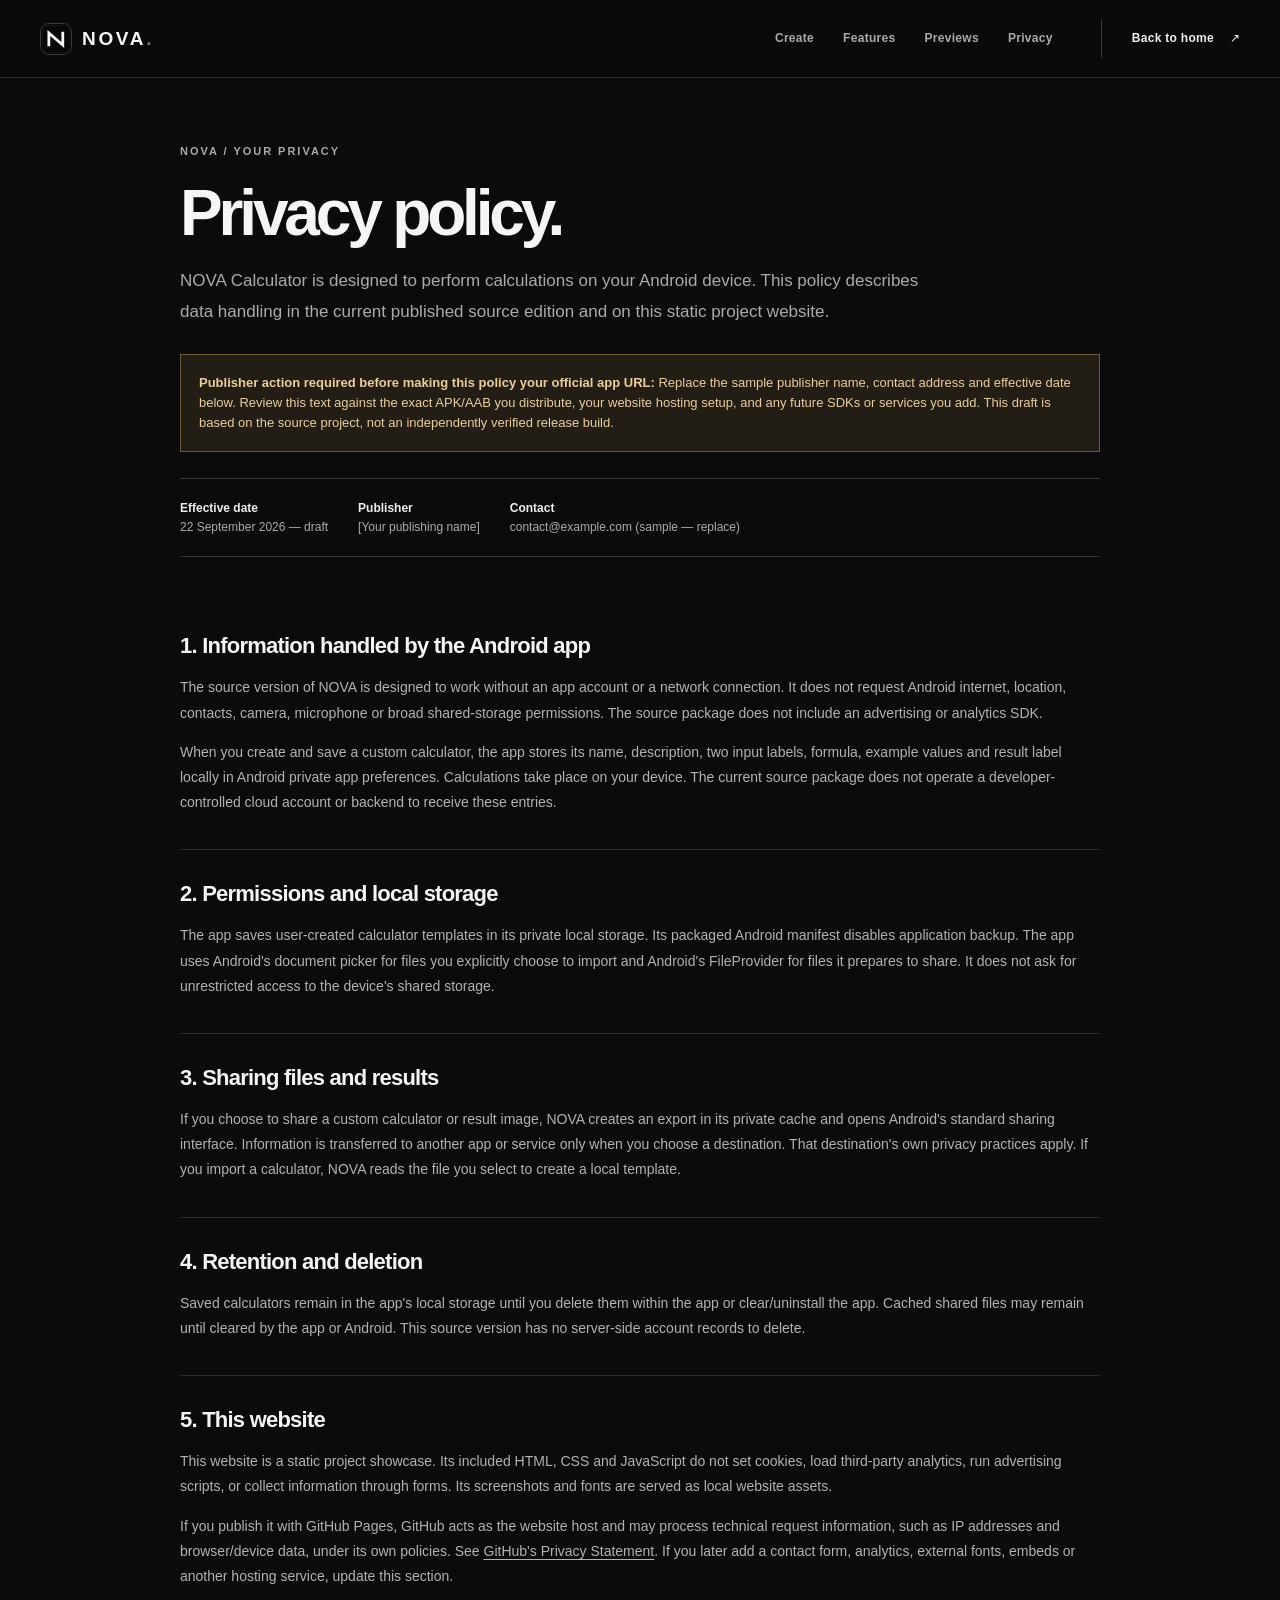
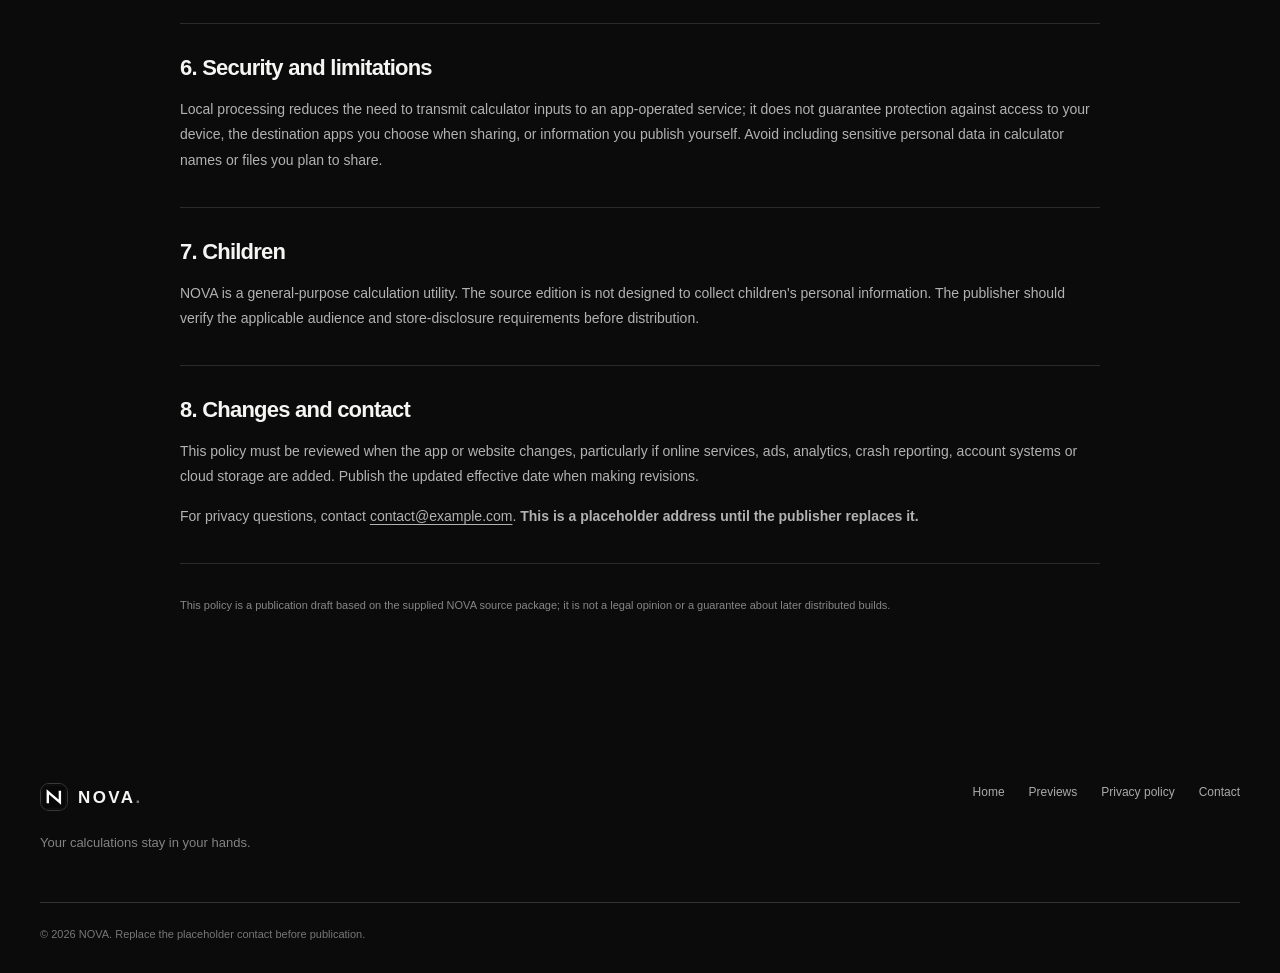
==== privacy-policy.html @ 633173d8 "Add files via upload" ====
<!doctype html>
<html lang="en">
<head>
  <meta charset="utf-8">
  <meta name="viewport" content="width=device-width,initial-scale=1,viewport-fit=cover">
  <meta name="theme-color" content="#0b0b0b">
  <meta name="color-scheme" content="dark">
  <meta name="description" content="Privacy policy for the NOVA offline Android calculator and its informational GitHub Pages website.">
  <link rel="icon" type="image/svg+xml" href="assets/icons/nova-icon.svg">
  <link rel="stylesheet" href="styles.css">
  <script src="config.js" defer></script>
  <script src="site.js" defer></script>
  <title>Privacy Policy — NOVA Calculator</title>
</head>
<body>
<a class="skip-link" href="#main">Skip to content</a>
<header class="site-header"><div class="wrap header-inner"><a class="brand" href="index.html" aria-label="NOVA home"><img src="assets/icons/nova-icon.svg" width="32" height="32" alt=""><span>NOVA<span class="brand-dot">.</span></span></a><nav class="nav" aria-label="Main navigation"><a href="index.html#create">Create</a><a href="index.html#features">Features</a><a href="index.html#screenshots">Previews</a><a href="privacy-policy.html" aria-current="page">Privacy</a></nav><a class="header-action" href="index.html">Back to home <span aria-hidden="true">↗</span></a></div></header>
<main id="main" class="policy-page wrap"><p class="eyebrow">NOVA / YOUR PRIVACY</p><h1>Privacy policy.</h1><p class="lead">NOVA Calculator is designed to perform calculations on your Android device. This policy describes data handling in the current published source edition and on this static project website.</p>
  <div class="policy-alert" role="note"><strong>Publisher action required before making this policy your official app URL:</strong> Replace the sample publisher name, contact address and effective date below. Review this text against the exact APK/AAB you distribute, your website hosting setup, and any future SDKs or services you add. This draft is based on the source project, not an independently verified release build.</div>
  <div class="policy-meta"><span><strong>Effective date</strong><time datetime="2026-09-22">22 September 2026 — draft</time></span><span><strong>Publisher</strong>[Your publishing name]</span><span><strong>Contact</strong><a data-contact data-show-email="true" href="mailto:contact@example.com">contact@example.com</a> (sample — replace)</span></div>
  <div class="policy-content">
    <section><h2>1. Information handled by the Android app</h2><p>The source version of NOVA is designed to work without an app account or a network connection. It does not request Android internet, location, contacts, camera, microphone or broad shared-storage permissions. The source package does not include an advertising or analytics SDK.</p><p>When you create and save a custom calculator, the app stores its name, description, two input labels, formula, example values and result label locally in Android private app preferences. Calculations take place on your device. The current source package does not operate a developer-controlled cloud account or backend to receive these entries.</p></section>
    <section><h2>2. Permissions and local storage</h2><p>The app saves user-created calculator templates in its private local storage. Its packaged Android manifest disables application backup. The app uses Android's document picker for files you explicitly choose to import and Android's FileProvider for files it prepares to share. It does not ask for unrestricted access to the device's shared storage.</p></section>
    <section><h2>3. Sharing files and results</h2><p>If you choose to share a custom calculator or result image, NOVA creates an export in its private cache and opens Android's standard sharing interface. Information is transferred to another app or service only when you choose a destination. That destination's own privacy practices apply. If you import a calculator, NOVA reads the file you select to create a local template.</p></section>
    <section><h2>4. Retention and deletion</h2><p>Saved calculators remain in the app's local storage until you delete them within the app or clear/uninstall the app. Cached shared files may remain until cleared by the app or Android. This source version has no server-side account records to delete.</p></section>
    <section><h2>5. This website</h2><p>This website is a static project showcase. Its included HTML, CSS and JavaScript do not set cookies, load third-party analytics, run advertising scripts, or collect information through forms. Its screenshots and fonts are served as local website assets.</p><p>If you publish it with GitHub Pages, GitHub acts as the website host and may process technical request information, such as IP addresses and browser/device data, under its own policies. See <a href="https://docs.github.com/en/site-policy/privacy-policies/github-general-privacy-statement" target="_blank" rel="noopener noreferrer">GitHub's Privacy Statement</a>. If you later add a contact form, analytics, external fonts, embeds or another hosting service, update this section.</p></section>
    <section><h2>6. Security and limitations</h2><p>Local processing reduces the need to transmit calculator inputs to an app-operated service; it does not guarantee protection against access to your device, the destination apps you choose when sharing, or information you publish yourself. Avoid including sensitive personal data in calculator names or files you plan to share.</p></section>
    <section><h2>7. Children</h2><p>NOVA is a general-purpose calculation utility. The source edition is not designed to collect children's personal information. The publisher should verify the applicable audience and store-disclosure requirements before distribution.</p></section>
    <section><h2>8. Changes and contact</h2><p>This policy must be reviewed when the app or website changes, particularly if online services, ads, analytics, crash reporting, account systems or cloud storage are added. Publish the updated effective date when making revisions.</p><p>For privacy questions, contact <a data-contact data-show-email="true" href="mailto:contact@example.com">contact@example.com</a>. <strong>This is a placeholder address until the publisher replaces it.</strong></p></section>
  </div>
  <p class="fine-print" style="margin-top:32px">This policy is a publication draft based on the supplied NOVA source package; it is not a legal opinion or a guarantee about later distributed builds.</p>
</main>
<footer class="footer"><div class="wrap footer-inner"><div><a class="brand footer-brand" href="index.html"><img src="assets/icons/nova-icon.svg" width="28" height="28" alt=""><span>NOVA<span class="brand-dot">.</span></span></a><p>Your calculations stay in your hands.</p></div><nav aria-label="Footer navigation"><a href="index.html">Home</a><a href="index.html#screenshots">Previews</a><a href="privacy-policy.html">Privacy policy</a><a data-contact href="mailto:contact@example.com">Contact</a></nav><p class="footer-bottom">© <span id="year">2026</span> NOVA. Replace the placeholder contact before publication.</p></div></footer>
</body>
</html>
---- styles.css ----
:root{color-scheme:dark;--bg:#0b0b0b;--bg-2:#111;--panel:#161616;--panel2:#1e1e1e;--line:#323232;--ink:#f5f5f3;--muted:#a5a5a3;--soft:#727270;--signal:#f0b949;--width:1240px;font-synthesis:none}*{box-sizing:border-box}html{scroll-behavior:smooth;scroll-padding-top:96px}body{margin:0;background:var(--bg);color:var(--ink);font:16px/1.55 -apple-system,BlinkMacSystemFont,"Segoe UI",Inter,Arial,sans-serif;-webkit-font-smoothing:antialiased}a{color:inherit;text-decoration:none}button{font:inherit}button,a{-webkit-tap-highlight-color:transparent}a:focus-visible,button:focus-visible{outline:2px solid var(--ink);outline-offset:5px}::selection{color:var(--bg);background:var(--ink)}img{display:block;max-width:100%}.wrap{width:min(var(--width),calc(100% - 80px));margin-inline:auto}.skip-link{position:absolute;left:12px;top:-100px;background:white;color:black;padding:12px;z-index:100}.skip-link:focus{top:12px}.announcement{border-bottom:1px solid #252525;background:#111;text-align:center;min-height:31px;padding:7px 14px;font-size:10px;font-weight:750;line-height:1.5;letter-spacing:.14em;color:#aaa}.announcement span{padding:0 8px}.site-header{position:sticky;z-index:50;top:0;background:rgba(11,11,11,.93);border-bottom:1px solid #272727;backdrop-filter:blur(18px);-webkit-backdrop-filter:blur(18px)}.header-inner{height:77px;display:flex;align-items:center;gap:38px}.brand{display:inline-flex;align-items:center;gap:10px;font-size:19px;letter-spacing:.14em;font-weight:860;line-height:1}.brand img{border:1px solid #393939;border-radius:9px}.brand-dot{color:#777}.nav{display:flex;gap:29px;align-items:center;margin-left:auto}.nav a,.header-action{font-size:12px;font-weight:650;color:#aaa;letter-spacing:.025em;transition:color .18s}.nav a:hover,.header-action:hover{color:#fff}.header-action{padding:10px 0 10px 30px;margin-left:10px;border-left:1px solid #393939;color:#eee}.header-action span{margin-left:12px}.hero{min-height:692px;display:grid;grid-template-columns:1.03fr 1fr;gap:42px;align-items:center;padding-block:68px 80px}.hero-copy{position:relative;z-index:2}.eyebrow,.section-index,.feature-no{font-weight:750;letter-spacing:.18em;font-size:11px;color:#a9a9a8}.eyebrow{display:flex;align-items:center;gap:10px}.pulse{width:7px;height:7px;background:#f7f7f7;border-radius:50%}.hero h1,h2,h3,p{margin-top:0}.hero h1{font-size:clamp(56px,6.55vw,102px);letter-spacing:-.085em;line-height:1.005;font-weight:750;margin:32px 0 29px;white-space:nowrap}.hero h1 em,h2 em{font-style:normal;color:#858585}.hero-lead{max-width:525px;font-size:clamp(16px,1.38vw,18px);line-height:1.8;color:#aaa;margin-bottom:29px}.hero-actions{display:flex;gap:10px;flex-wrap:wrap}.button{min-height:48px;padding:13px 20px;display:inline-flex;align-items:center;justify-content:space-between;gap:30px;border:1px solid #545454;border-radius:6px;font-size:12px;font-weight:750;transition:background .18s,color .18s,border-color .18s,transform .18s}.button:hover{transform:translateY(-2px)}.button-white{background:#f5f5f3;color:#121212;border-color:#f5f5f3}.button-white:hover{background:#d8d8d6;border-color:#d8d8d6}.button-ghost{background:transparent;color:#eee}.button-ghost:hover{background:#242424}.button span{font-size:17px;line-height:1}.release-links{display:flex;flex-wrap:wrap;gap:20px;margin-top:22px}.release-links[hidden]{display:none}.text-link{border-bottom:1px solid #777;font-size:12px;color:#dfdfdf}.text-link[hidden]{display:none}.hero-foot{margin-top:51px;display:flex;flex-wrap:wrap;align-items:center;gap:11px;color:#7b7b79;font-size:10px;letter-spacing:.11em;font-weight:750}.hero-foot i{height:2px;width:2px;background:#777;border-radius:50%}.hero-stage{height:600px;position:relative;display:flex;justify-content:center;align-items:center;overflow:hidden;isolation:isolate}.stage-grid{position:absolute;inset:6px;background-image:linear-gradient(#191919 1px,transparent 1px),linear-gradient(90deg,#191919 1px,transparent 1px);background-size:43px 43px;mask-image:radial-gradient(ellipse closest-side,#000,transparent 98%);opacity:.55}.hero-shot{position:absolute;overflow:hidden;border:1px solid #535353;border-radius:25px;background:#000;box-shadow:0 20px 55px #000a;aspect-ratio:9/16}.hero-shot img{width:100%;height:100%;object-fit:cover}.hero-shot-front{height:565px;left:15%;bottom:6px;z-index:2;transform:rotate(-4deg)}.hero-shot-back{height:454px;right:5%;bottom:53px;transform:rotate(8deg);opacity:.84}.stage-label{position:absolute;bottom:9px;right:10px;font-size:10px;letter-spacing:.12em;color:#818181;writing-mode:vertical-rl}.rule{border-top:1px solid var(--line)}.proof{display:grid;grid-template-columns:repeat(4,1fr);padding:34px 0;border-bottom:1px solid var(--line)}.proof>div{display:flex;align-items:center;gap:16px;padding:8px 24px;border-right:1px solid #313131}.proof>div:first-child{padding-left:0}.proof>div:last-child{border:0}.proof strong{font-size:37px;line-height:1;font-weight:650;letter-spacing:-.06em}.proof span{color:#a2a2a0;font-size:11px;line-height:1.5;max-width:112px}.section{padding-block:116px}.section-index{padding-bottom:40px;border-bottom:1px solid #303030;margin-bottom:52px;color:#888}.section-head{max-width:700px;margin-bottom:44px}.section-head h2,.closing h2{font-size:clamp(43px,5.2vw,78px);letter-spacing:-.07em;line-height:1.04;font-weight:730;margin:24px 0}.section-head>p:last-child,.split-head>p,.closing p:not(.eyebrow){color:var(--muted);line-height:1.75;font-size:15px;max-width:500px}.split-head{max-width:none;display:flex;gap:55px;justify-content:space-between;align-items:end}.split-head>p{max-width:380px;margin-bottom:10px}.builder-showcase{display:grid;grid-template-columns:1.1fr .9fr;min-height:665px;border:1px solid #303030;background:var(--panel);overflow:hidden}.builder-copy{padding:clamp(30px,5vw,76px);display:flex;flex-direction:column;align-items:start;justify-content:center}.label-pill{border:1px solid #545454;padding:7px 10px;border-radius:30px;font-size:9px;letter-spacing:.16em;font-weight:750;color:#ccc}.builder-copy h3{font-size:clamp(32px,3.6vw,53px);line-height:1.05;letter-spacing:-.055em;margin:27px 0 18px}.builder-copy>p{max-width:425px;color:#aaa;line-height:1.8;font-size:14px}.steps{list-style:none;padding:0;width:100%;margin:25px 0;max-width:440px}.steps li{display:flex;gap:16px;border-top:1px solid #383838;padding:12px 0;color:#ddd;font-size:12px}.steps li:last-child{border-bottom:1px solid #383838}.steps span{color:#888;font-size:10px;font-weight:750;margin-top:2px}.inline-link{display:inline-flex;align-items:center;gap:19px;border-bottom:1px solid white;padding-bottom:5px;font-size:12px;font-weight:720}.builder-device{display:flex;align-items:end;justify-content:center;min-height:640px;padding:35px 20px 0;background:repeating-linear-gradient(0deg,#191919,#191919 39px,#212121 40px)}.builder-device img{width:clamp(245px,66%,320px);height:auto;max-height:630px;object-fit:contain;object-position:bottom;border:1px solid #555;border-radius:19px 19px 0 0;box-shadow:0 0 50px #0008}.fine-print{color:#868686;font-size:11px;line-height:1.65}.create-section>.fine-print{margin-top:16px}.feature-section{background:#101010;border-top:1px solid #262626;border-bottom:1px solid #262626}.feature-grid{display:grid;grid-template-columns:repeat(4,minmax(0,1fr));gap:11px}.feature{min-height:307px;border:1px solid #333;background:#171717;padding:25px;display:flex;flex-direction:column;align-items:start;transition:border-color .2s,transform .2s}.feature:hover{border-color:#777;transform:translateY(-3px)}.feature-primary{background:#ededeb;color:#111}.feature-primary .feature-no{color:#525252}.feature-primary p{color:#555}.feature svg{height:49px;width:49px;margin:32px 0 21px}.feature h3{font-size:21px;letter-spacing:-.04em;margin:0 0 10px}.feature p{color:#aaa;font-size:12px;line-height:1.75;margin:0}.feature-no{font-size:10px;letter-spacing:.11em;color:#888}.quiet-note{display:flex;align-items:start;gap:12px;margin-top:32px;color:#a1a1a1;font-size:12px}.quiet-note span{font-size:18px;line-height:1.1}.quiet-note p{margin:0}.quiet-note a{border-bottom:1px solid #777}.gallery-head{max-width:none;display:flex;justify-content:space-between;gap:30px;align-items:end}.gallery-head>p{max-width:315px}.preview-notice{padding:12px 15px;border-left:2px solid #ddd;background:#1a1a1a;color:#b2b2b2;font-size:12px;line-height:1.6;margin:0 0 30px}.preview-notice strong{color:white}.gallery{display:grid;grid-template-columns:repeat(4,minmax(0,1fr));gap:24px 12px}.gallery-card{margin:0;min-width:0}.gallery-open{width:100%;display:block;position:relative;border:1px solid #393939;border-radius:10px;background:#181818;padding:12px 12px 0;cursor:zoom-in;overflow:hidden;transition:border-color .2s,transform .2s}.gallery-open:hover{border-color:#aaa;transform:translateY(-3px)}.gallery-open img{width:100%;height:auto;aspect-ratio:9/16;object-fit:contain;object-position:bottom;border-radius:6px 6px 0 0}.zoom{position:absolute;right:18px;top:18px;border:1px solid #666;background:#171717e0;border-radius:50%;height:32px;width:32px;display:grid;place-items:center}.gallery-card figcaption{padding-top:12px;display:grid;grid-template-columns:32px 1fr;gap:0 5px}.gallery-card figcaption>span{grid-row:1/3;color:#777;font-size:11px}.gallery-card figcaption strong{font-size:13px;font-weight:670}.gallery-card figcaption small{font-size:11px;color:#888}.closing{padding-block:100px;background:#efefed;color:#101010}.closing-inner{display:flex;justify-content:space-between;gap:30px;align-items:end}.closing h2 em{color:#777}.closing p:not(.eyebrow){color:#565656}.closing .eyebrow{color:#6f6f6f}.closing-action{display:flex;align-items:end;flex-direction:column;gap:12px}.closing-action .button-white{background:#111;color:#fff;border-color:#111;min-width:165px}.closing-action .button-white:hover{background:#414141}.closing-action .fine-print{text-align:right;margin:0;max-width:250px}.footer{padding:58px 0 30px}.footer-inner{display:grid;grid-template-columns:1fr 1fr;gap:36px}.footer-brand{font-size:17px}.footer-inner>div>p{color:#838383;font-size:13px;margin-top:14px}.footer nav{display:flex;justify-content:flex-end;flex-wrap:wrap;gap:15px 24px}.footer nav a{font-size:12px;color:#aaa}.footer nav a:hover{color:white}.footer-bottom{grid-column:1/-1;border-top:1px solid #333;padding-top:23px;color:#777;font-size:11px;margin:0}.preview-dialog{border:1px solid #515151;border-radius:12px;background:#111;color:white;padding:13px;width:min(94vw,500px);max-height:94dvh;overflow:auto;box-shadow:0 15px 110px #000d}.preview-dialog::backdrop{background:#000d;backdrop-filter:blur(5px)}.dialog-top{display:flex;justify-content:space-between;align-items:center;gap:12px;padding:5px 8px 13px;border-bottom:1px solid #333}.dialog-top p{font-size:13px;font-weight:700;margin:0}.dialog-top button{border:1px solid #555;padding:6px 10px;border-radius:5px;background:#212121;color:white;cursor:pointer;font-size:12px}.dialog-top button span{font-size:18px;padding-left:8px}.preview-dialog img{height:min(70dvh,750px);width:auto;max-width:100%;margin:12px auto;object-fit:contain}.dialog-note{text-align:center;color:#9b9b9b;font-size:11px;margin:10px 0 2px}.policy-page{padding-block:65px 100px;max-width:920px}.policy-page h1{font-size:clamp(38px,5vw,66px);letter-spacing:-.065em;line-height:1.1;margin:18px 0}.policy-page .lead{max-width:740px;font-size:17px;color:#aaa;line-height:1.8}.policy-alert{border:1px solid #6b5b34;background:#221e16;padding:18px;color:#e9ce96;font-size:13px;margin:26px 0}.policy-meta{display:flex;gap:30px;flex-wrap:wrap;padding:20px 0;border-top:1px solid #333;border-bottom:1px solid #333;color:#aaa;font-size:12px}.policy-meta strong{display:block;color:#eee}.policy-content{margin-top:45px}.policy-content section{padding:15px 0 20px;border-bottom:1px solid #2b2b2b}.policy-content h2{font-size:22px;letter-spacing:-.035em;margin:12px 0}.policy-content p,.policy-content li{font-size:14px;color:#b2b2b2;line-height:1.8}.policy-content a{text-decoration:underline;text-underline-offset:3px}.policy-content ul{padding-left:22px}.policy-content li{margin-bottom:6px}@media(max-width:1100px){.hero h1{font-size:clamp(50px,6.2vw,77px)}.hero-stage{height:540px}.hero-shot-front{height:485px}.hero-shot-back{height:405px}.feature-grid{grid-template-columns:repeat(2,1fr)}.gallery{grid-template-columns:repeat(3,minmax(0,1fr))}}@media(max-width:760px){.wrap{width:min(100% - 38px,640px)}.header-inner{height:65px;gap:15px}.brand{font-size:16px}.brand img{height:29px;width:29px}.nav{gap:17px;margin-left:auto}.nav a{font-size:11px}.nav a:nth-child(2),.nav a:nth-child(3){display:none}.header-action{display:none}.announcement{font-size:8px;letter-spacing:.09em}.hero{grid-template-columns:1fr;min-height:auto;padding-block:58px 40px;gap:20px}.hero h1{font-size:clamp(50px,11vw,78px);white-space:normal;margin:22px 0}.hero-lead{font-size:15px}.hero-foot{margin-top:30px;font-size:9px}.hero-stage{height:430px}.hero-shot-front{height:410px;left:18%}.hero-shot-back{height:335px;right:10%;bottom:35px}.stage-label{right:0;font-size:8px}.proof{grid-template-columns:repeat(2,1fr);gap:12px 0;padding-block:22px}.proof>div{padding:8px 14px}.proof>div:first-child{padding-left:0}.proof>div:nth-child(2){border-right:0}.proof>div:nth-child(3){padding-left:0}.proof strong{font-size:30px}.section{padding-block:76px}.section-index{margin-bottom:32px;padding-bottom:25px}.section-head h2,.closing h2{font-size:clamp(40px,9vw,60px)}.split-head,.gallery-head{display:block}.split-head>p,.gallery-head>p{max-width:580px}.builder-showcase{grid-template-columns:1fr}.builder-copy{padding:34px 25px}.builder-device{min-height:460px;padding-top:24px}.builder-device img{width:240px;max-height:490px}.feature-grid{gap:9px}.feature{min-height:270px;padding:20px}.feature h3{font-size:19px}.feature svg{width:40px;height:40px;margin:21px 0}.gallery{grid-template-columns:repeat(2,minmax(0,1fr));gap:25px 10px}.gallery-open{padding:7px 7px 0}.gallery-card figcaption{grid-template-columns:23px 1fr}.closing-inner{display:block}.closing-action{align-items:start}.closing-action .fine-print{text-align:left}.footer-inner{grid-template-columns:1fr;gap:14px}.footer nav{justify-content:start;gap:14px 21px}.footer-bottom{grid-column:1}}@media(max-width:400px){.hero h1{font-size:47px}.hero-shot-front{left:9%;height:385px}.hero-shot-back{right:1%;height:315px}.hero-stage{height:405px}.feature-grid{grid-template-columns:1fr}.feature{min-height:215px}.nav a{font-size:10px}}@media(prefers-reduced-motion:reduce){html{scroll-behavior:auto}*,*::before,*::after{transition:none!important;animation:none!important}}
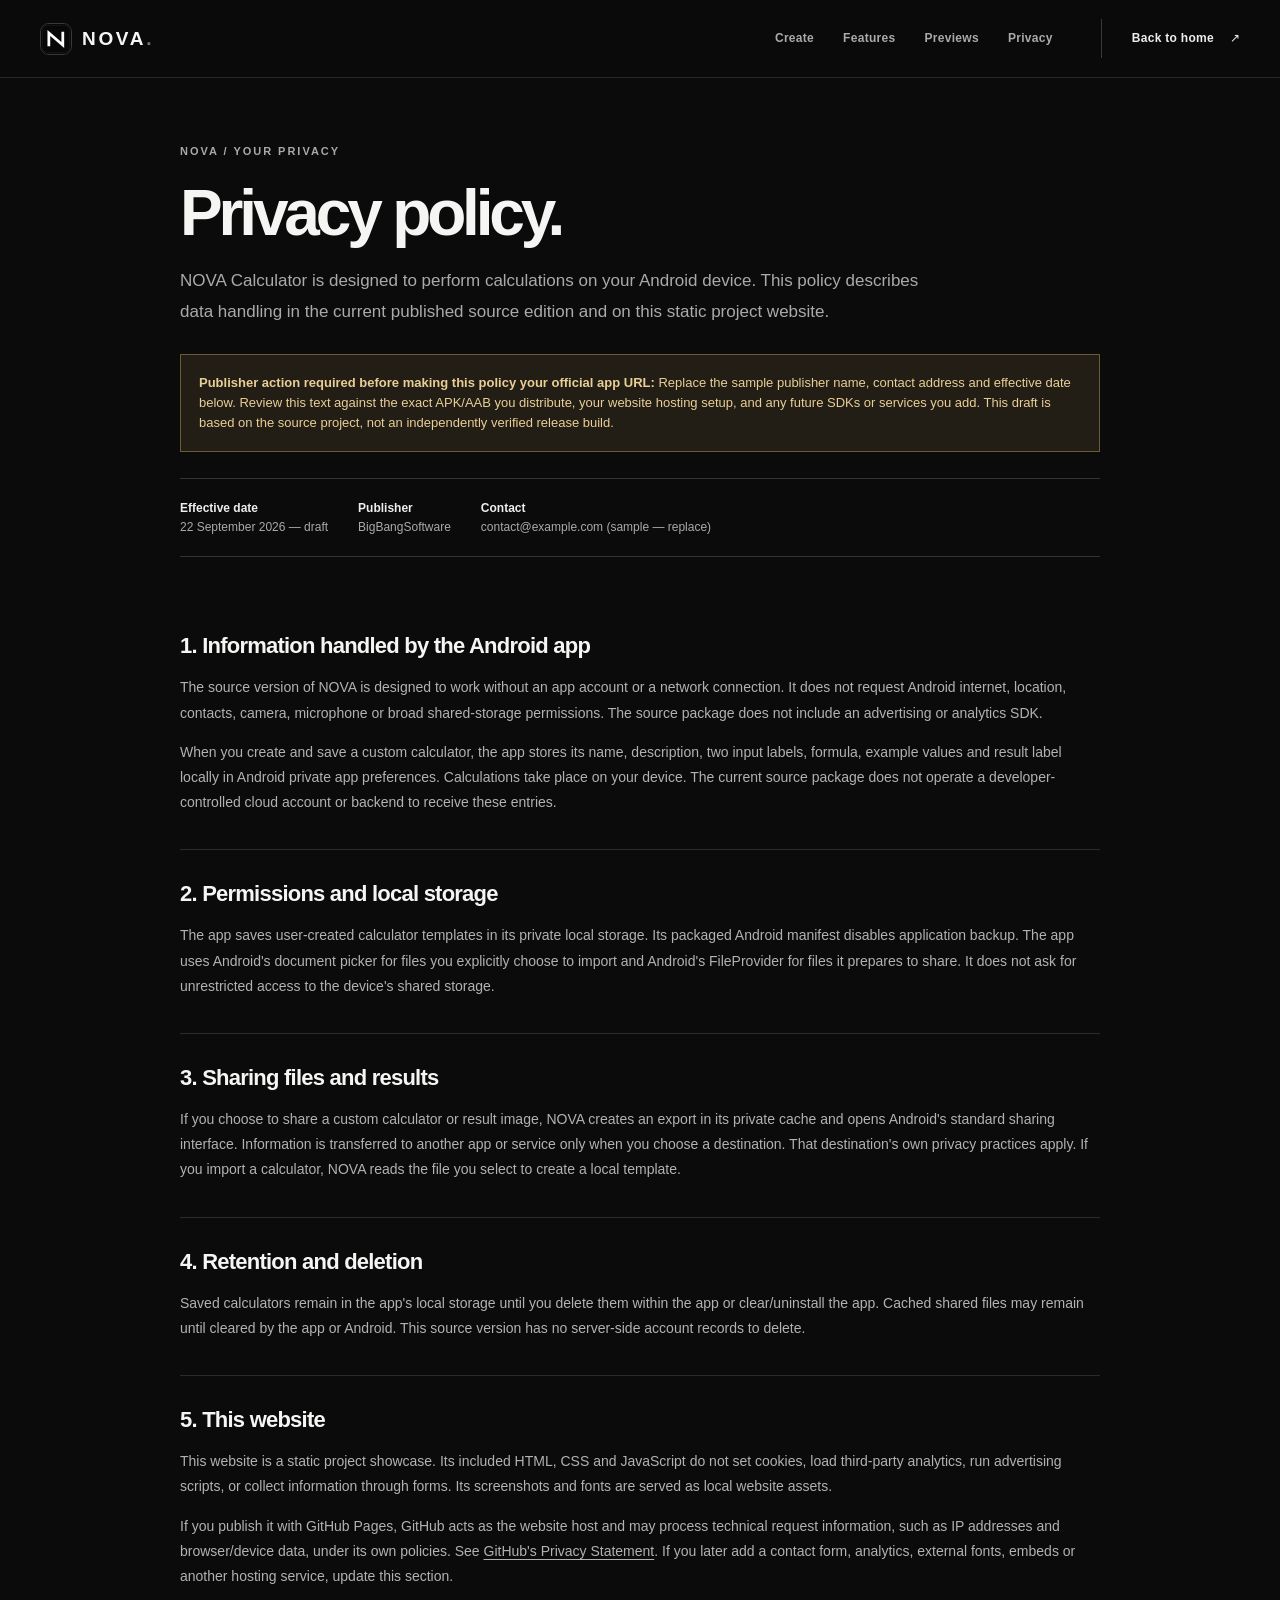
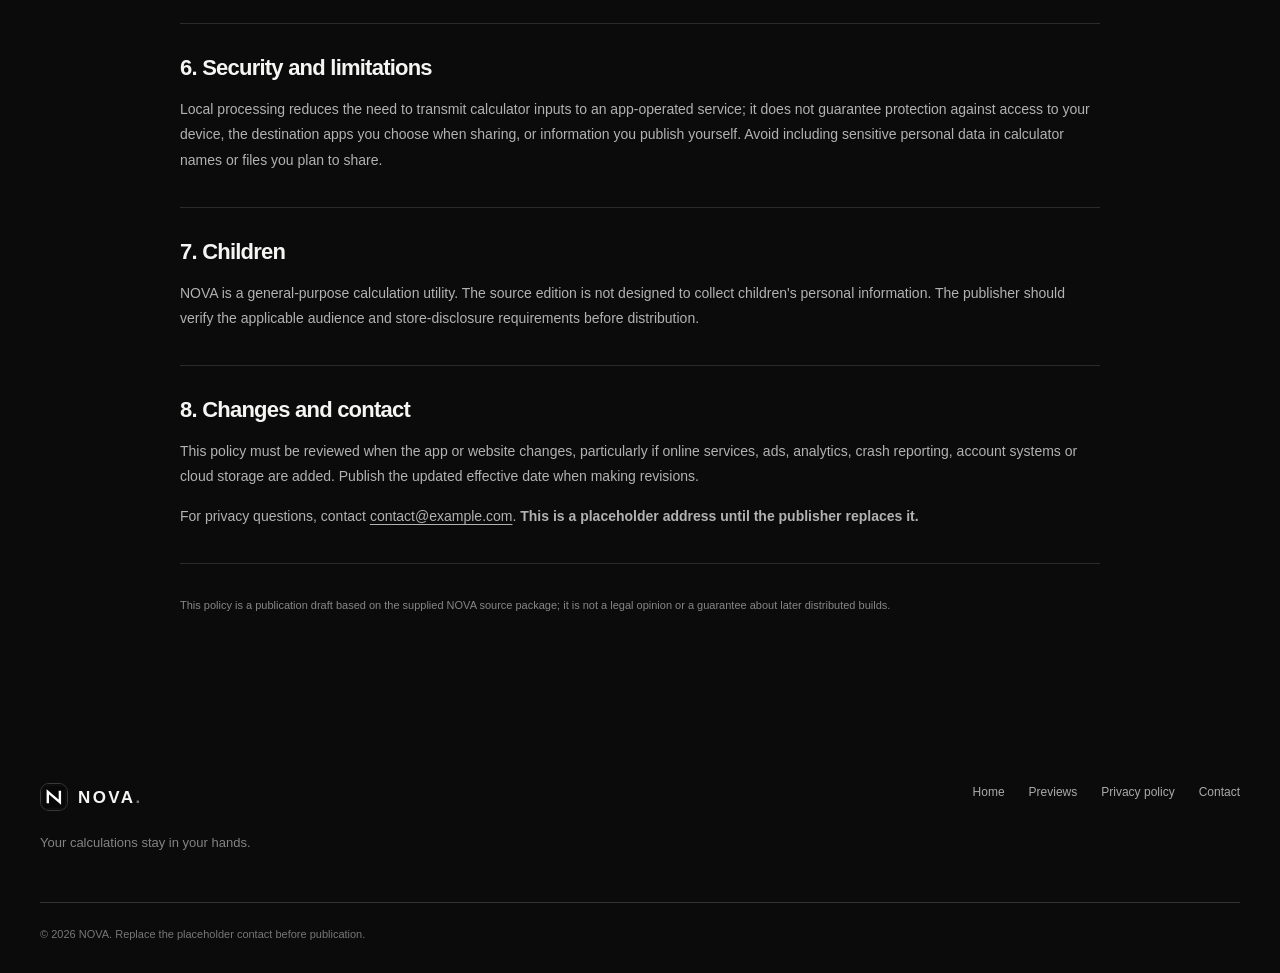
==== commit 34e198fd: "Revise publisher name and contact in privacy policy Updated publisher information and contact detail" ====
--- a/privacy-policy.html
+++ b/privacy-policy.html
@@ -17,7 +17,7 @@
 <header class="site-header"><div class="wrap header-inner"><a class="brand" href="index.html" aria-label="NOVA home"><img src="assets/icons/nova-icon.svg" width="32" height="32" alt=""><span>NOVA<span class="brand-dot">.</span></span></a><nav class="nav" aria-label="Main navigation"><a href="index.html#create">Create</a><a href="index.html#features">Features</a><a href="index.html#screenshots">Previews</a><a href="privacy-policy.html" aria-current="page">Privacy</a></nav><a class="header-action" href="index.html">Back to home <span aria-hidden="true">↗</span></a></div></header>
 <main id="main" class="policy-page wrap"><p class="eyebrow">NOVA / YOUR PRIVACY</p><h1>Privacy policy.</h1><p class="lead">NOVA Calculator is designed to perform calculations on your Android device. This policy describes data handling in the current published source edition and on this static project website.</p>
   <div class="policy-alert" role="note"><strong>Publisher action required before making this policy your official app URL:</strong> Replace the sample publisher name, contact address and effective date below. Review this text against the exact APK/AAB you distribute, your website hosting setup, and any future SDKs or services you add. This draft is based on the source project, not an independently verified release build.</div>
-  <div class="policy-meta"><span><strong>Effective date</strong><time datetime="2026-09-22">22 September 2026 — draft</time></span><span><strong>Publisher</strong>[Your publishing name]</span><span><strong>Contact</strong><a data-contact data-show-email="true" href="mailto:contact@example.com">contact@example.com</a> (sample — replace)</span></div>
+  <div class="policy-meta"><span><strong>Effective date</strong><time datetime="2026-09-22">22 September 2026 — draft</time></span><span><strong>Publisher</strong>BigBangSoftware</span><span><strong>Contact</strong><a data-contact data-show-email="true" href="mailto:bigbangsoftware@yahoo.com">bigbangsoftware@yahoo.com</a> (sample — replace)</span></div>
   <div class="policy-content">
     <section><h2>1. Information handled by the Android app</h2><p>The source version of NOVA is designed to work without an app account or a network connection. It does not request Android internet, location, contacts, camera, microphone or broad shared-storage permissions. The source package does not include an advertising or analytics SDK.</p><p>When you create and save a custom calculator, the app stores its name, description, two input labels, formula, example values and result label locally in Android private app preferences. Calculations take place on your device. The current source package does not operate a developer-controlled cloud account or backend to receive these entries.</p></section>
     <section><h2>2. Permissions and local storage</h2><p>The app saves user-created calculator templates in its private local storage. Its packaged Android manifest disables application backup. The app uses Android's document picker for files you explicitly choose to import and Android's FileProvider for files it prepares to share. It does not ask for unrestricted access to the device's shared storage.</p></section>
@@ -26,7 +26,7 @@
     <section><h2>5. This website</h2><p>This website is a static project showcase. Its included HTML, CSS and JavaScript do not set cookies, load third-party analytics, run advertising scripts, or collect information through forms. Its screenshots and fonts are served as local website assets.</p><p>If you publish it with GitHub Pages, GitHub acts as the website host and may process technical request information, such as IP addresses and browser/device data, under its own policies. See <a href="https://docs.github.com/en/site-policy/privacy-policies/github-general-privacy-statement" target="_blank" rel="noopener noreferrer">GitHub's Privacy Statement</a>. If you later add a contact form, analytics, external fonts, embeds or another hosting service, update this section.</p></section>
     <section><h2>6. Security and limitations</h2><p>Local processing reduces the need to transmit calculator inputs to an app-operated service; it does not guarantee protection against access to your device, the destination apps you choose when sharing, or information you publish yourself. Avoid including sensitive personal data in calculator names or files you plan to share.</p></section>
     <section><h2>7. Children</h2><p>NOVA is a general-purpose calculation utility. The source edition is not designed to collect children's personal information. The publisher should verify the applicable audience and store-disclosure requirements before distribution.</p></section>
-    <section><h2>8. Changes and contact</h2><p>This policy must be reviewed when the app or website changes, particularly if online services, ads, analytics, crash reporting, account systems or cloud storage are added. Publish the updated effective date when making revisions.</p><p>For privacy questions, contact <a data-contact data-show-email="true" href="mailto:contact@example.com">contact@example.com</a>. <strong>This is a placeholder address until the publisher replaces it.</strong></p></section>
+    <section><h2>8. Changes and contact</h2><p>This policy must be reviewed when the app or website changes, particularly if online services, ads, analytics, crash reporting, account systems or cloud storage are added. Publish the updated effective date when making revisions.</p><p>For privacy questions, contact <a data-contact data-show-email="true" href="mailto:bigbangsoftware@yahoo.com">bigbangsoftware@yahoo.com</a>. <strong>This is a placeholder address until the publisher replaces it.</strong></p></section>
   </div>
   <p class="fine-print" style="margin-top:32px">This policy is a publication draft based on the supplied NOVA source package; it is not a legal opinion or a guarantee about later distributed builds.</p>
 </main>
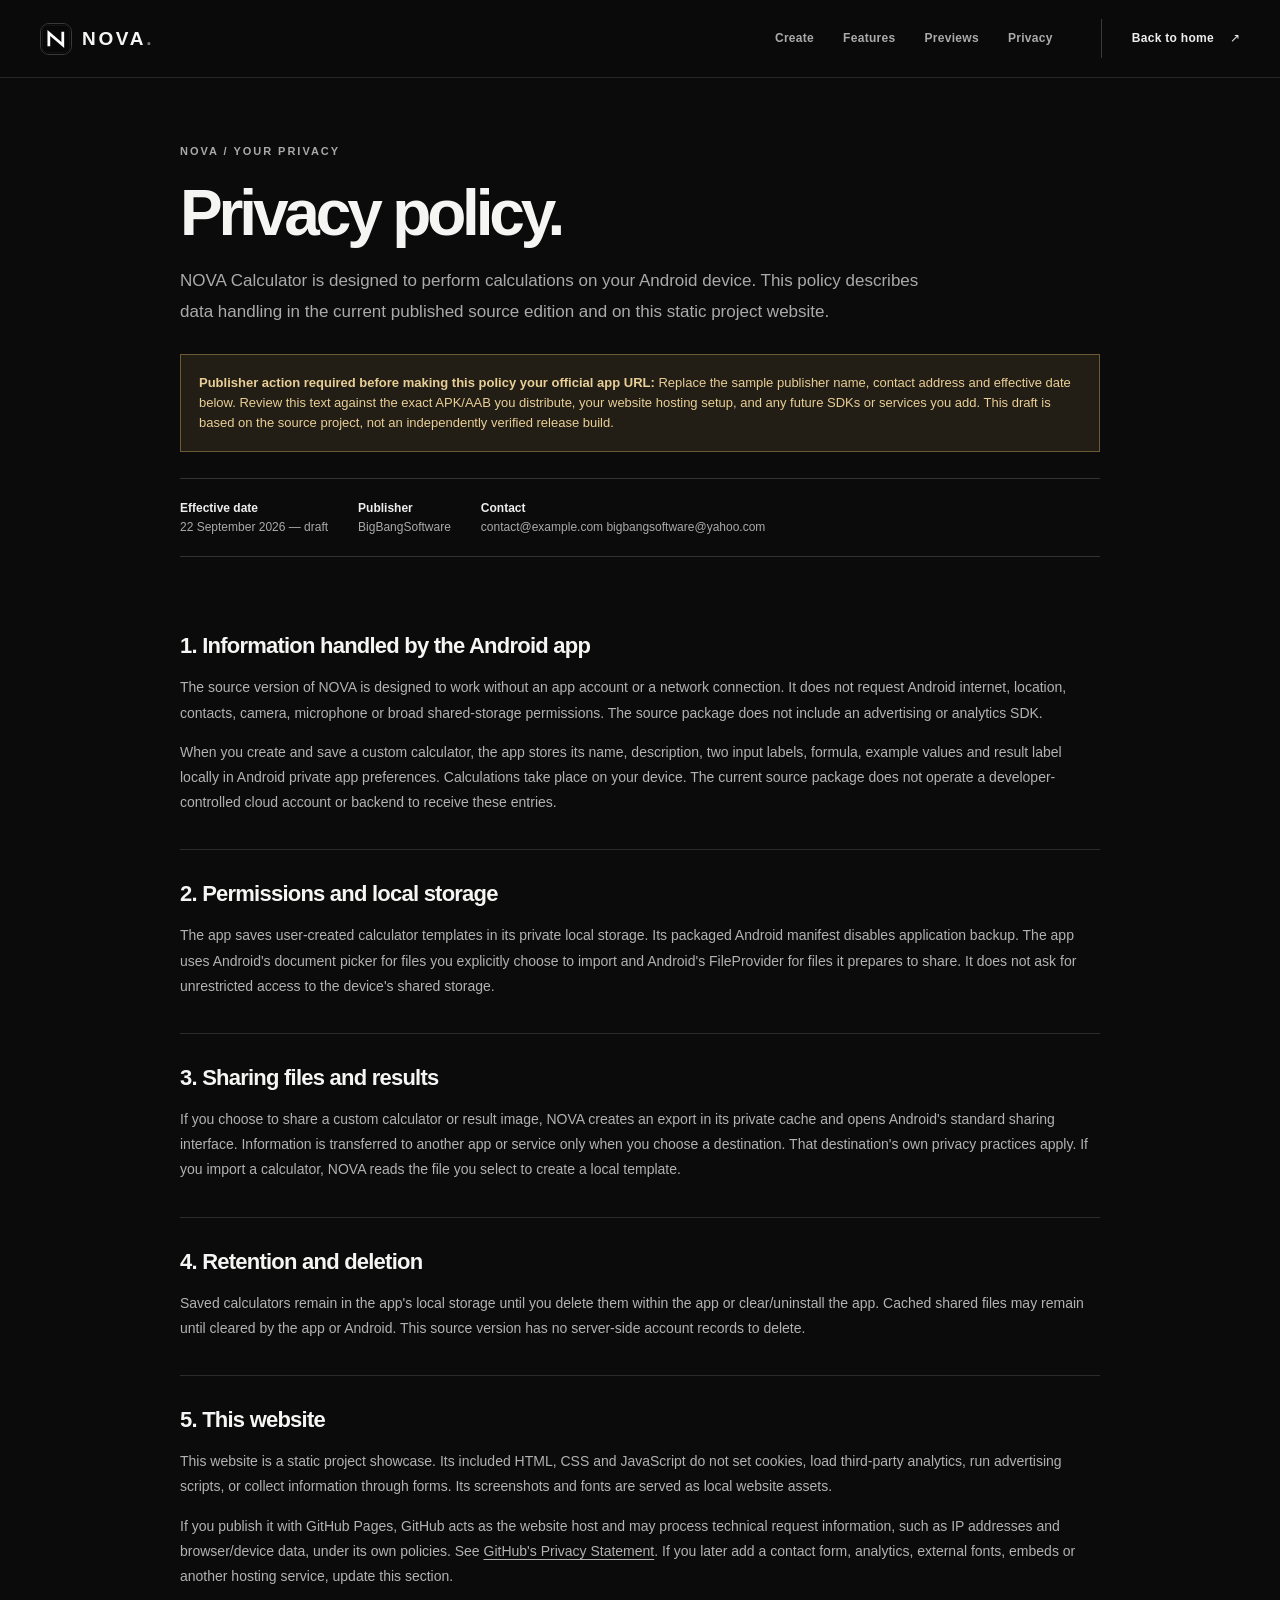
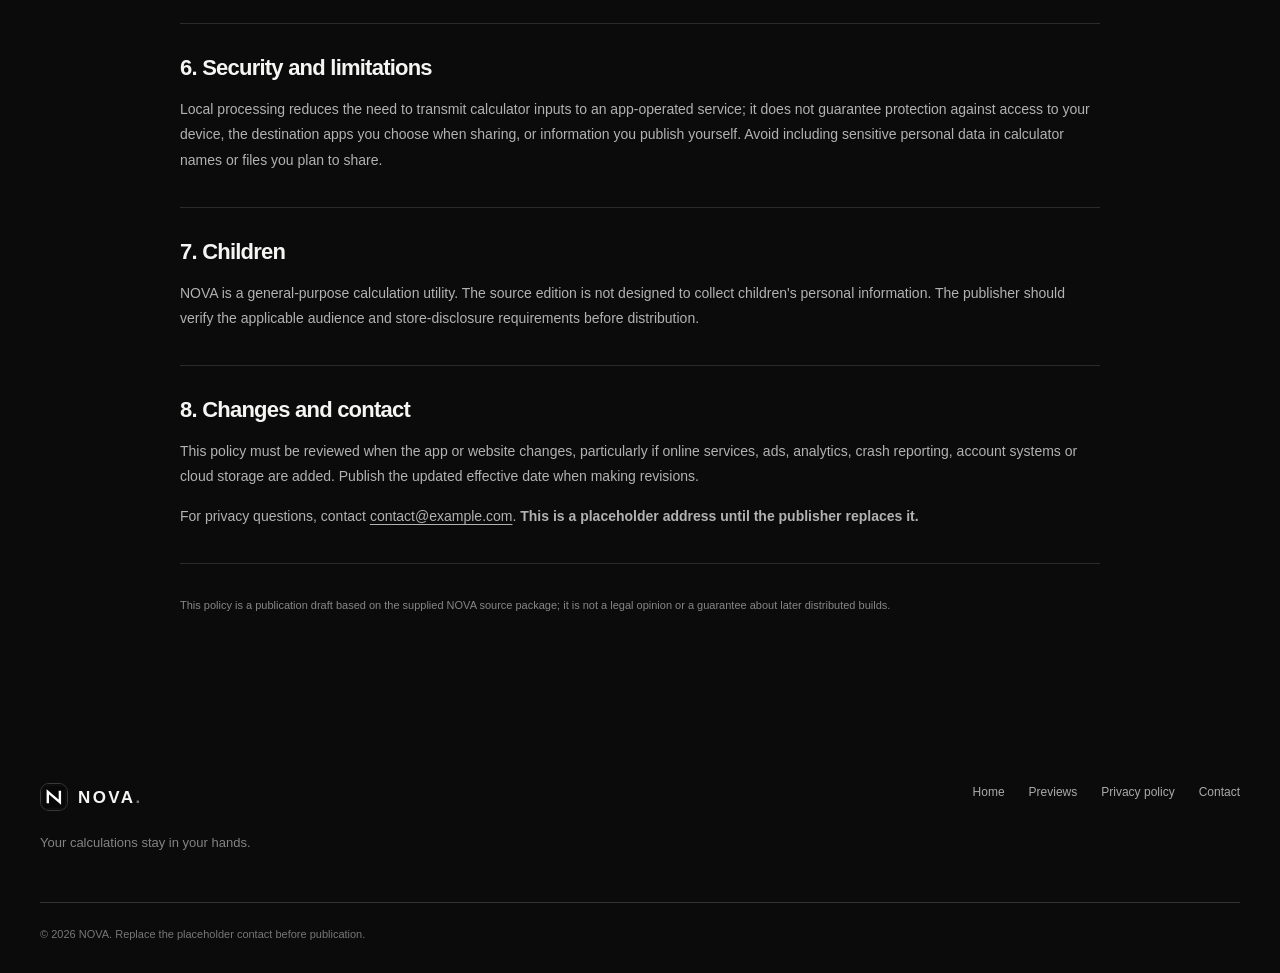
==== commit 255f43f5: "Modify contact details in privacy-policy.html Updated contact information in the privacy policy." ====
--- a/privacy-policy.html
+++ b/privacy-policy.html
@@ -17,7 +17,7 @@
 <header class="site-header"><div class="wrap header-inner"><a class="brand" href="index.html" aria-label="NOVA home"><img src="assets/icons/nova-icon.svg" width="32" height="32" alt=""><span>NOVA<span class="brand-dot">.</span></span></a><nav class="nav" aria-label="Main navigation"><a href="index.html#create">Create</a><a href="index.html#features">Features</a><a href="index.html#screenshots">Previews</a><a href="privacy-policy.html" aria-current="page">Privacy</a></nav><a class="header-action" href="index.html">Back to home <span aria-hidden="true">↗</span></a></div></header>
 <main id="main" class="policy-page wrap"><p class="eyebrow">NOVA / YOUR PRIVACY</p><h1>Privacy policy.</h1><p class="lead">NOVA Calculator is designed to perform calculations on your Android device. This policy describes data handling in the current published source edition and on this static project website.</p>
   <div class="policy-alert" role="note"><strong>Publisher action required before making this policy your official app URL:</strong> Replace the sample publisher name, contact address and effective date below. Review this text against the exact APK/AAB you distribute, your website hosting setup, and any future SDKs or services you add. This draft is based on the source project, not an independently verified release build.</div>
-  <div class="policy-meta"><span><strong>Effective date</strong><time datetime="2026-09-22">22 September 2026 — draft</time></span><span><strong>Publisher</strong>BigBangSoftware</span><span><strong>Contact</strong><a data-contact data-show-email="true" href="mailto:bigbangsoftware@yahoo.com">bigbangsoftware@yahoo.com</a> (sample — replace)</span></div>
+  <div class="policy-meta"><span><strong>Effective date</strong><time datetime="2026-09-22">22 September 2026 — draft</time></span><span><strong>Publisher</strong>BigBangSoftware</span><span><strong>Contact</strong><a data-contact data-show-email="true" href="mailto:bigbangsoftware@yahoo.com">bigbangsoftware@yahoo.com</a> bigbangsoftware@yahoo.com</span></div>
   <div class="policy-content">
     <section><h2>1. Information handled by the Android app</h2><p>The source version of NOVA is designed to work without an app account or a network connection. It does not request Android internet, location, contacts, camera, microphone or broad shared-storage permissions. The source package does not include an advertising or analytics SDK.</p><p>When you create and save a custom calculator, the app stores its name, description, two input labels, formula, example values and result label locally in Android private app preferences. Calculations take place on your device. The current source package does not operate a developer-controlled cloud account or backend to receive these entries.</p></section>
     <section><h2>2. Permissions and local storage</h2><p>The app saves user-created calculator templates in its private local storage. Its packaged Android manifest disables application backup. The app uses Android's document picker for files you explicitly choose to import and Android's FileProvider for files it prepares to share. It does not ask for unrestricted access to the device's shared storage.</p></section>
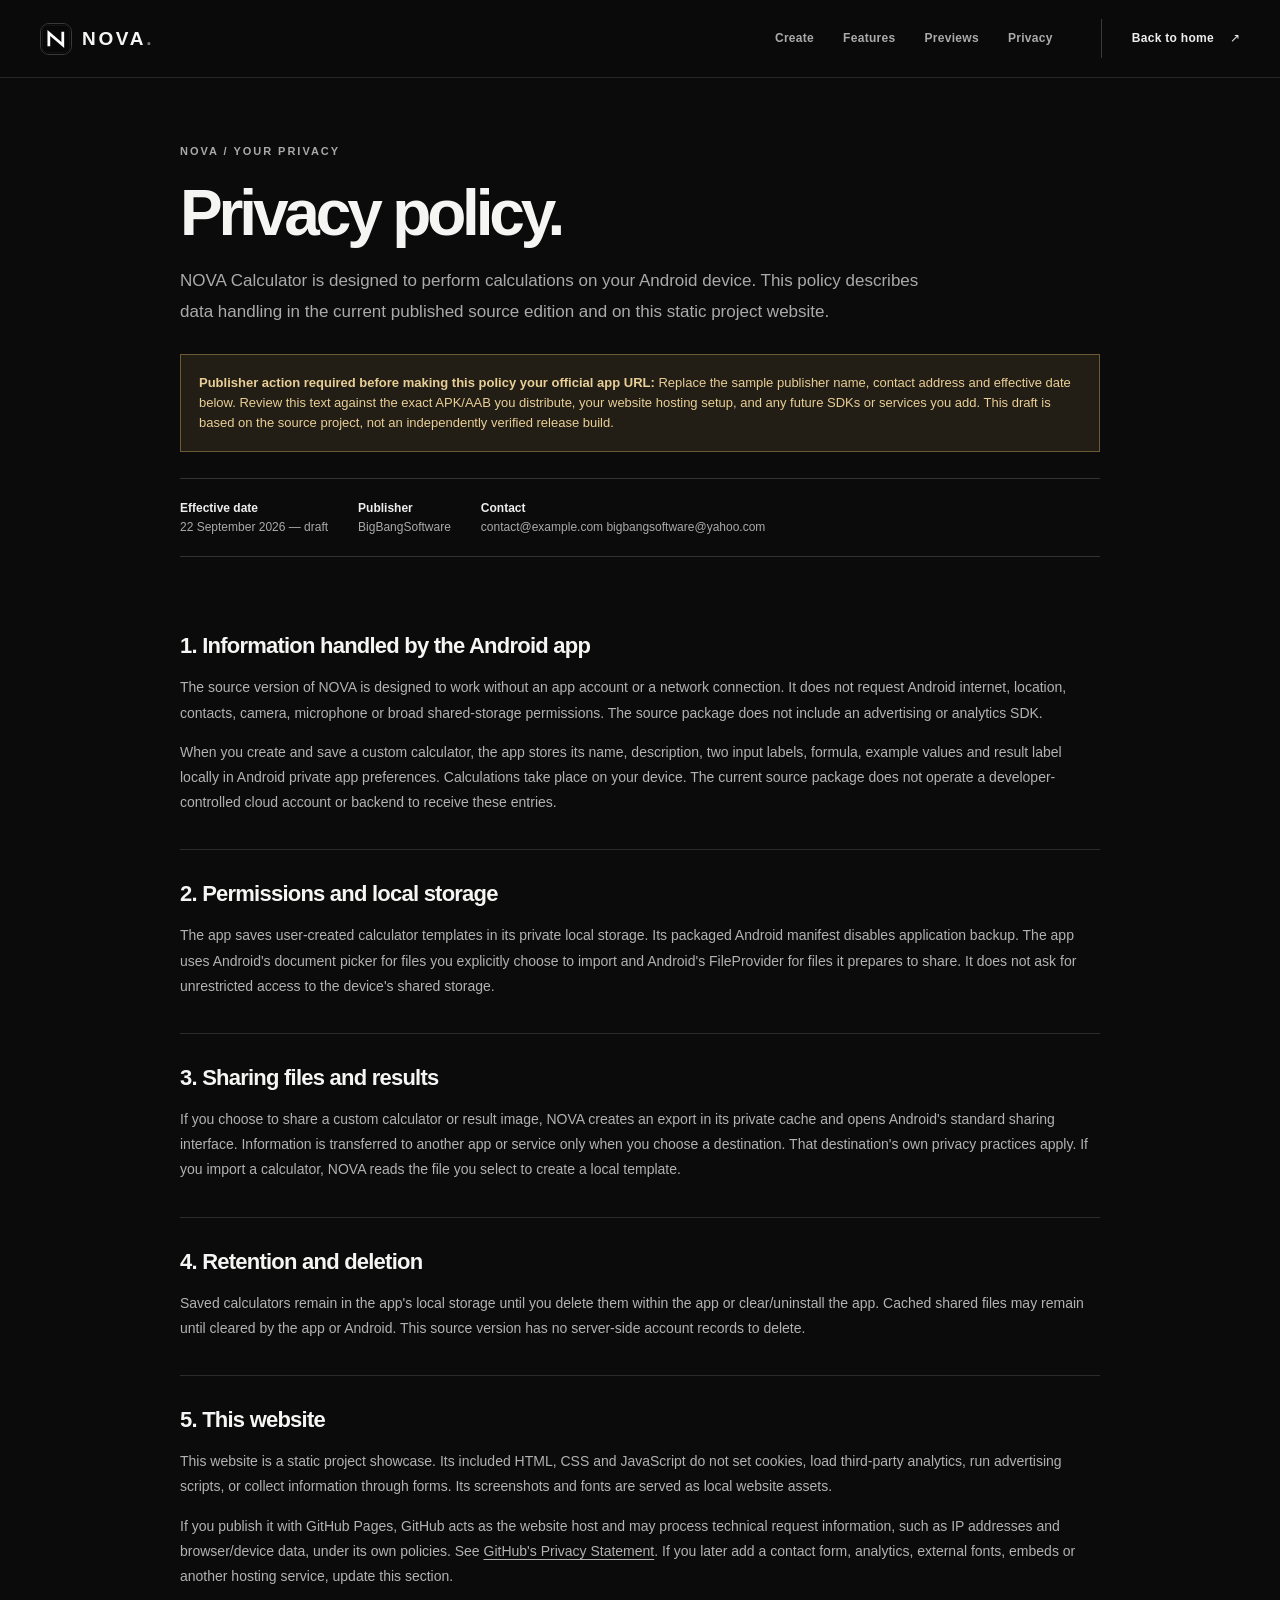
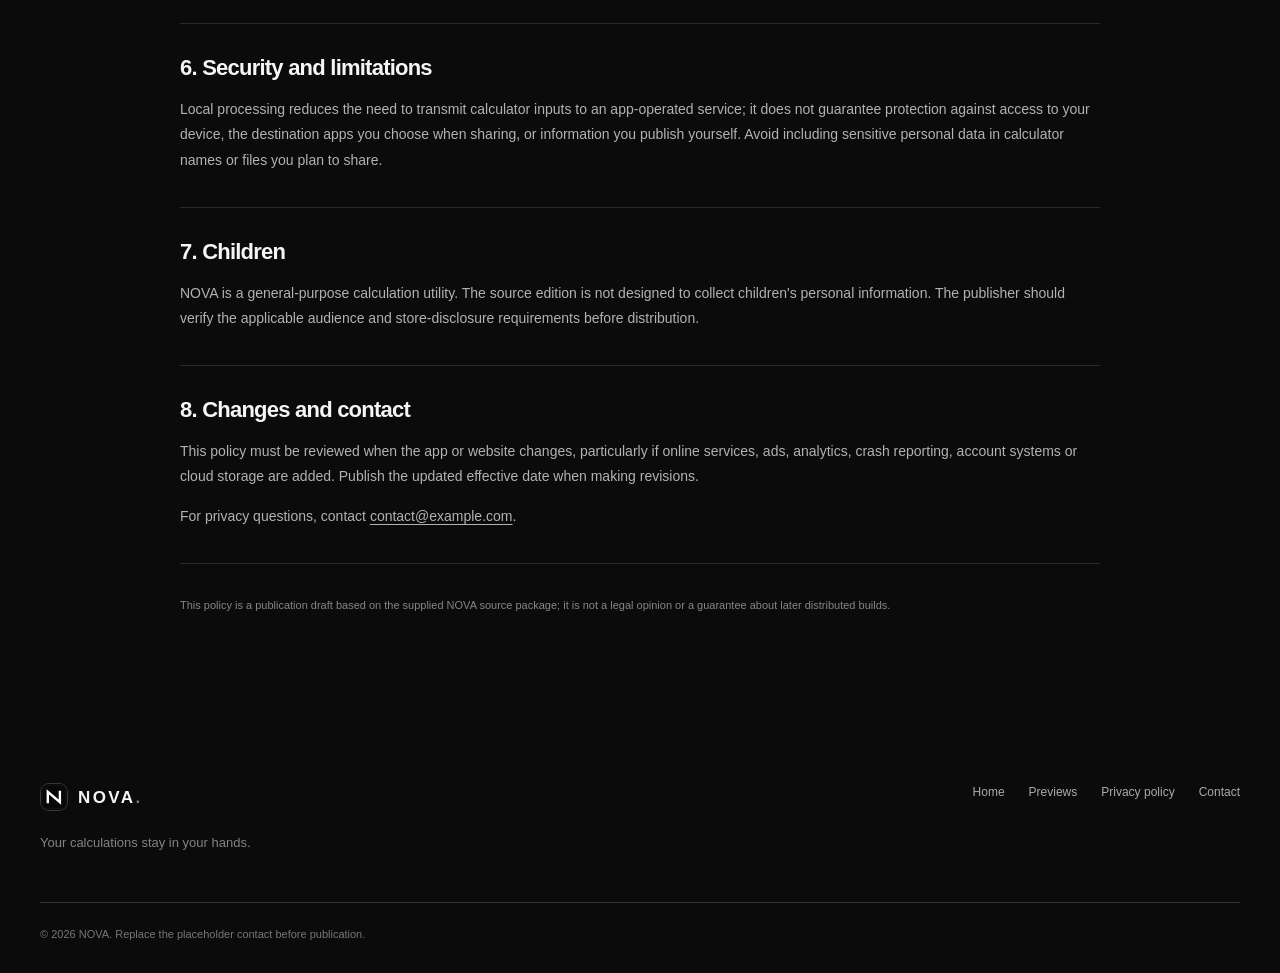
==== commit 5db6e937: "Revise contact section in privacy policy Updated the contact section in the privacy policy to remove" ====
--- a/privacy-policy.html
+++ b/privacy-policy.html
@@ -26,10 +26,10 @@
     <section><h2>5. This website</h2><p>This website is a static project showcase. Its included HTML, CSS and JavaScript do not set cookies, load third-party analytics, run advertising scripts, or collect information through forms. Its screenshots and fonts are served as local website assets.</p><p>If you publish it with GitHub Pages, GitHub acts as the website host and may process technical request information, such as IP addresses and browser/device data, under its own policies. See <a href="https://docs.github.com/en/site-policy/privacy-policies/github-general-privacy-statement" target="_blank" rel="noopener noreferrer">GitHub's Privacy Statement</a>. If you later add a contact form, analytics, external fonts, embeds or another hosting service, update this section.</p></section>
     <section><h2>6. Security and limitations</h2><p>Local processing reduces the need to transmit calculator inputs to an app-operated service; it does not guarantee protection against access to your device, the destination apps you choose when sharing, or information you publish yourself. Avoid including sensitive personal data in calculator names or files you plan to share.</p></section>
     <section><h2>7. Children</h2><p>NOVA is a general-purpose calculation utility. The source edition is not designed to collect children's personal information. The publisher should verify the applicable audience and store-disclosure requirements before distribution.</p></section>
-    <section><h2>8. Changes and contact</h2><p>This policy must be reviewed when the app or website changes, particularly if online services, ads, analytics, crash reporting, account systems or cloud storage are added. Publish the updated effective date when making revisions.</p><p>For privacy questions, contact <a data-contact data-show-email="true" href="mailto:bigbangsoftware@yahoo.com">bigbangsoftware@yahoo.com</a>. <strong>This is a placeholder address until the publisher replaces it.</strong></p></section>
+    <section><h2>8. Changes and contact</h2><p>This policy must be reviewed when the app or website changes, particularly if online services, ads, analytics, crash reporting, account systems or cloud storage are added. Publish the updated effective date when making revisions.</p><p>For privacy questions, contact <a data-contact data-show-email="true" href="mailto:bigbangsoftware@yahoo.com">bigbangsoftware@yahoo.com</a>.</p></section>
   </div>
   <p class="fine-print" style="margin-top:32px">This policy is a publication draft based on the supplied NOVA source package; it is not a legal opinion or a guarantee about later distributed builds.</p>
 </main>
-<footer class="footer"><div class="wrap footer-inner"><div><a class="brand footer-brand" href="index.html"><img src="assets/icons/nova-icon.svg" width="28" height="28" alt=""><span>NOVA<span class="brand-dot">.</span></span></a><p>Your calculations stay in your hands.</p></div><nav aria-label="Footer navigation"><a href="index.html">Home</a><a href="index.html#screenshots">Previews</a><a href="privacy-policy.html">Privacy policy</a><a data-contact href="mailto:contact@example.com">Contact</a></nav><p class="footer-bottom">© <span id="year">2026</span> NOVA. Replace the placeholder contact before publication.</p></div></footer>
+<footer class="footer"><div class="wrap footer-inner"><div><a class="brand footer-brand" href="index.html"><img src="assets/icons/nova-icon.svg" width="28" height="28" alt=""><span>NOVA<span class="brand-dot">.</span></span></a><p>Your calculations stay in your hands.</p></div><nav aria-label="Footer navigation"><a href="index.html">Home</a><a href="index.html#screenshots">Previews</a><a href="privacy-policy.html">Privacy policy</a><a data-contact href="mailto:bigbangsoftware@yahoo.com">Contact</a></nav><p class="footer-bottom">© <span id="year">2026</span> NOVA. Replace the placeholder contact before publication.</p></div></footer>
 </body>
 </html>
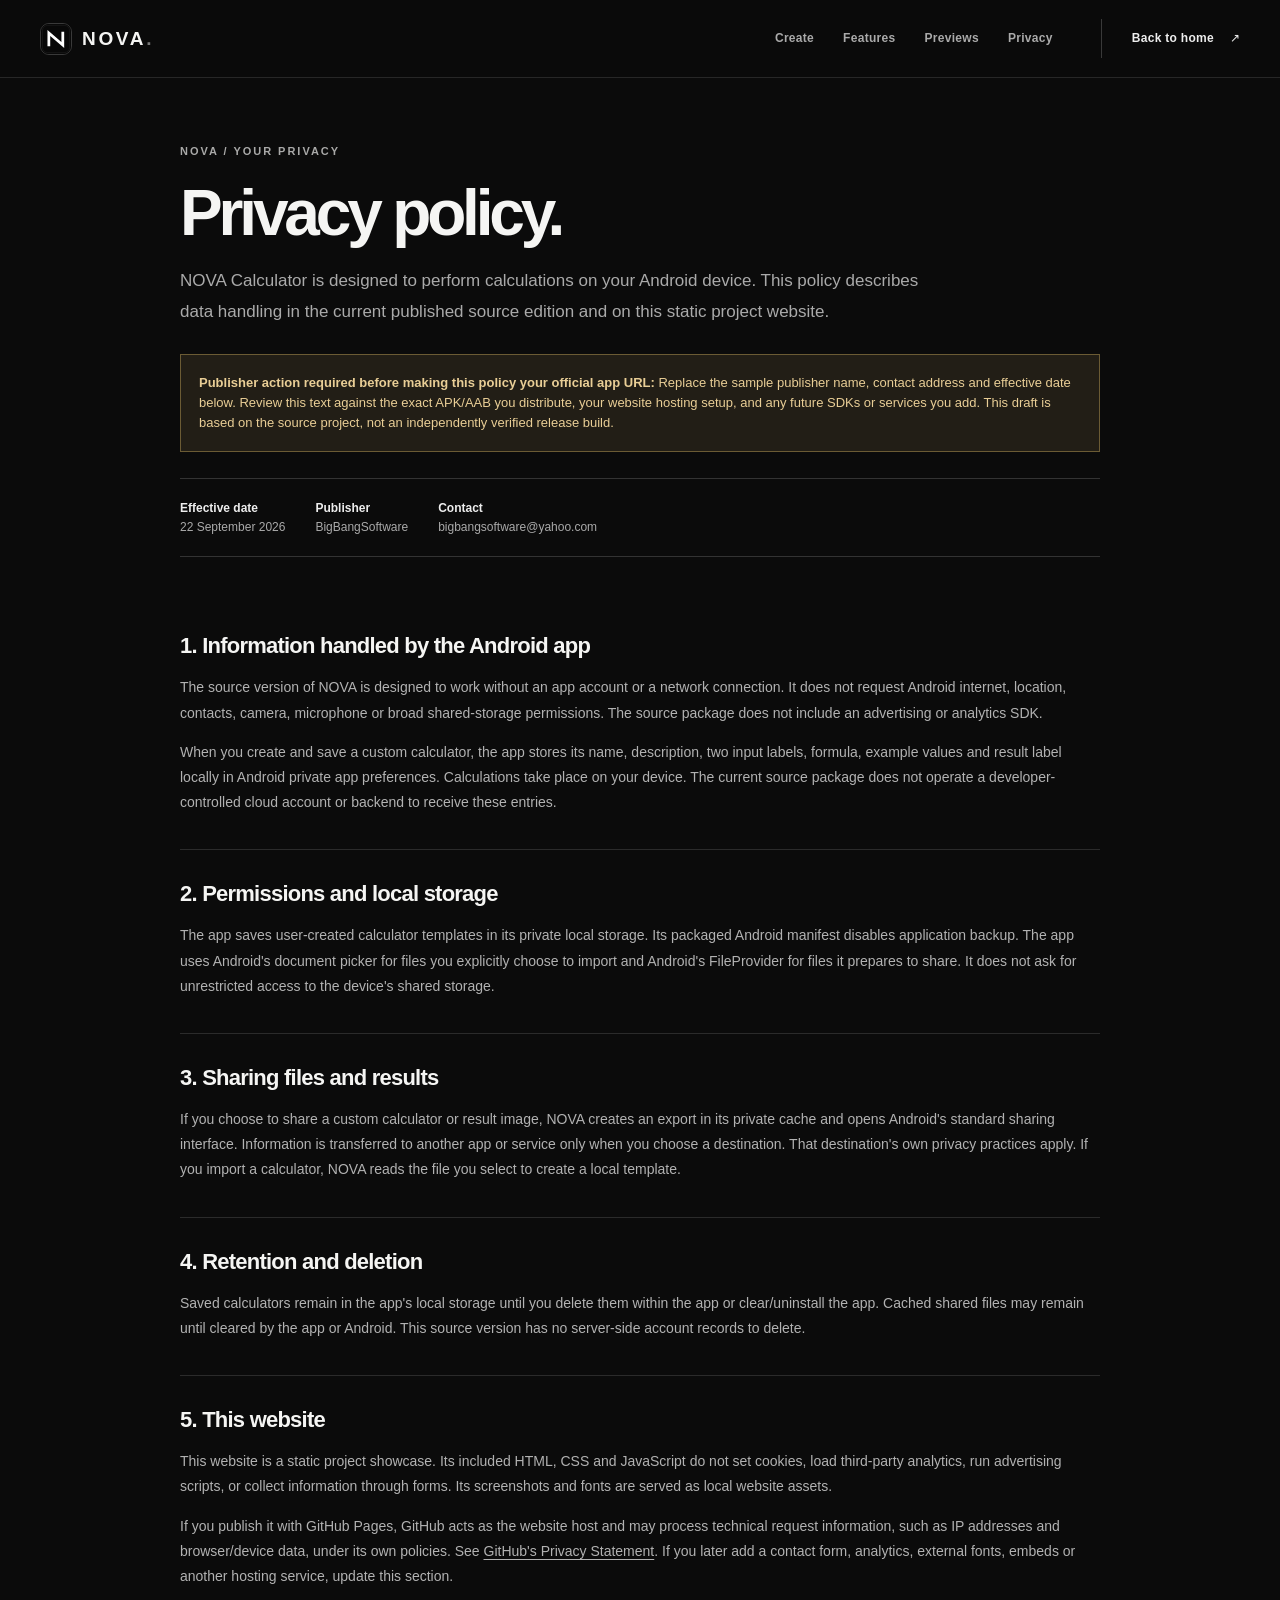
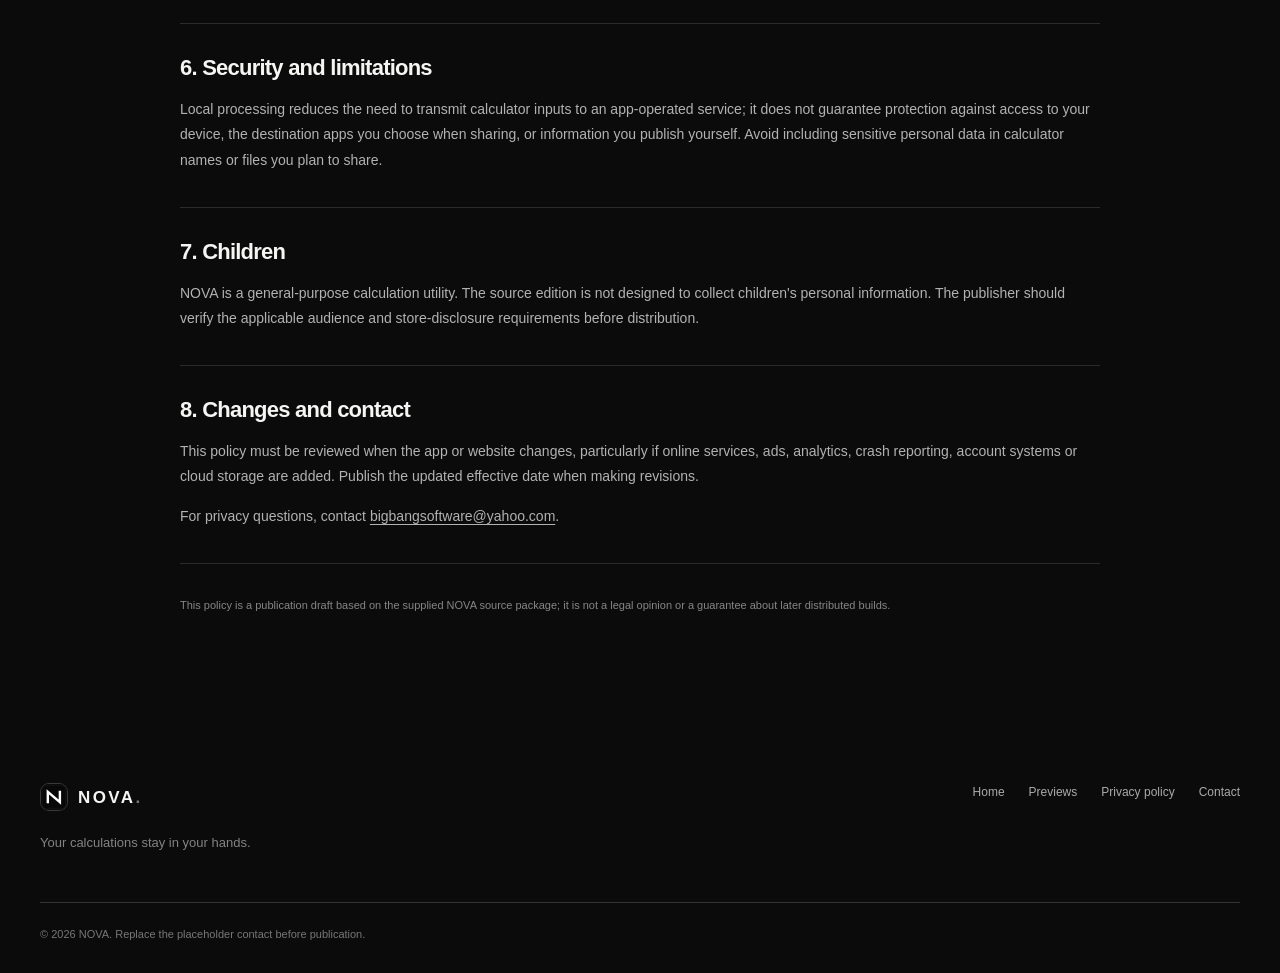
==== commit 84639503: "Update effective date formatting in privacy policy Removed 'draft' label from effective date in priv" ====
--- a/privacy-policy.html
+++ b/privacy-policy.html
@@ -17,7 +17,7 @@
 <header class="site-header"><div class="wrap header-inner"><a class="brand" href="index.html" aria-label="NOVA home"><img src="assets/icons/nova-icon.svg" width="32" height="32" alt=""><span>NOVA<span class="brand-dot">.</span></span></a><nav class="nav" aria-label="Main navigation"><a href="index.html#create">Create</a><a href="index.html#features">Features</a><a href="index.html#screenshots">Previews</a><a href="privacy-policy.html" aria-current="page">Privacy</a></nav><a class="header-action" href="index.html">Back to home <span aria-hidden="true">↗</span></a></div></header>
 <main id="main" class="policy-page wrap"><p class="eyebrow">NOVA / YOUR PRIVACY</p><h1>Privacy policy.</h1><p class="lead">NOVA Calculator is designed to perform calculations on your Android device. This policy describes data handling in the current published source edition and on this static project website.</p>
   <div class="policy-alert" role="note"><strong>Publisher action required before making this policy your official app URL:</strong> Replace the sample publisher name, contact address and effective date below. Review this text against the exact APK/AAB you distribute, your website hosting setup, and any future SDKs or services you add. This draft is based on the source project, not an independently verified release build.</div>
-  <div class="policy-meta"><span><strong>Effective date</strong><time datetime="2026-09-22">22 September 2026 — draft</time></span><span><strong>Publisher</strong>BigBangSoftware</span><span><strong>Contact</strong><a data-contact data-show-email="true" href="mailto:bigbangsoftware@yahoo.com">bigbangsoftware@yahoo.com</a> bigbangsoftware@yahoo.com</span></div>
+  <div class="policy-meta"><span><strong>Effective date</strong><time datetime="2026-09-22">22 September 2026</time></span><span><strong>Publisher</strong>BigBangSoftware</span><span><strong>Contact</strong><a data-contact data-show-email="true" href="mailto:bigbangsoftware@yahoo.com">bigbangsoftware@yahoo.com</a> </span></div>
   <div class="policy-content">
     <section><h2>1. Information handled by the Android app</h2><p>The source version of NOVA is designed to work without an app account or a network connection. It does not request Android internet, location, contacts, camera, microphone or broad shared-storage permissions. The source package does not include an advertising or analytics SDK.</p><p>When you create and save a custom calculator, the app stores its name, description, two input labels, formula, example values and result label locally in Android private app preferences. Calculations take place on your device. The current source package does not operate a developer-controlled cloud account or backend to receive these entries.</p></section>
     <section><h2>2. Permissions and local storage</h2><p>The app saves user-created calculator templates in its private local storage. Its packaged Android manifest disables application backup. The app uses Android's document picker for files you explicitly choose to import and Android's FileProvider for files it prepares to share. It does not ask for unrestricted access to the device's shared storage.</p></section>
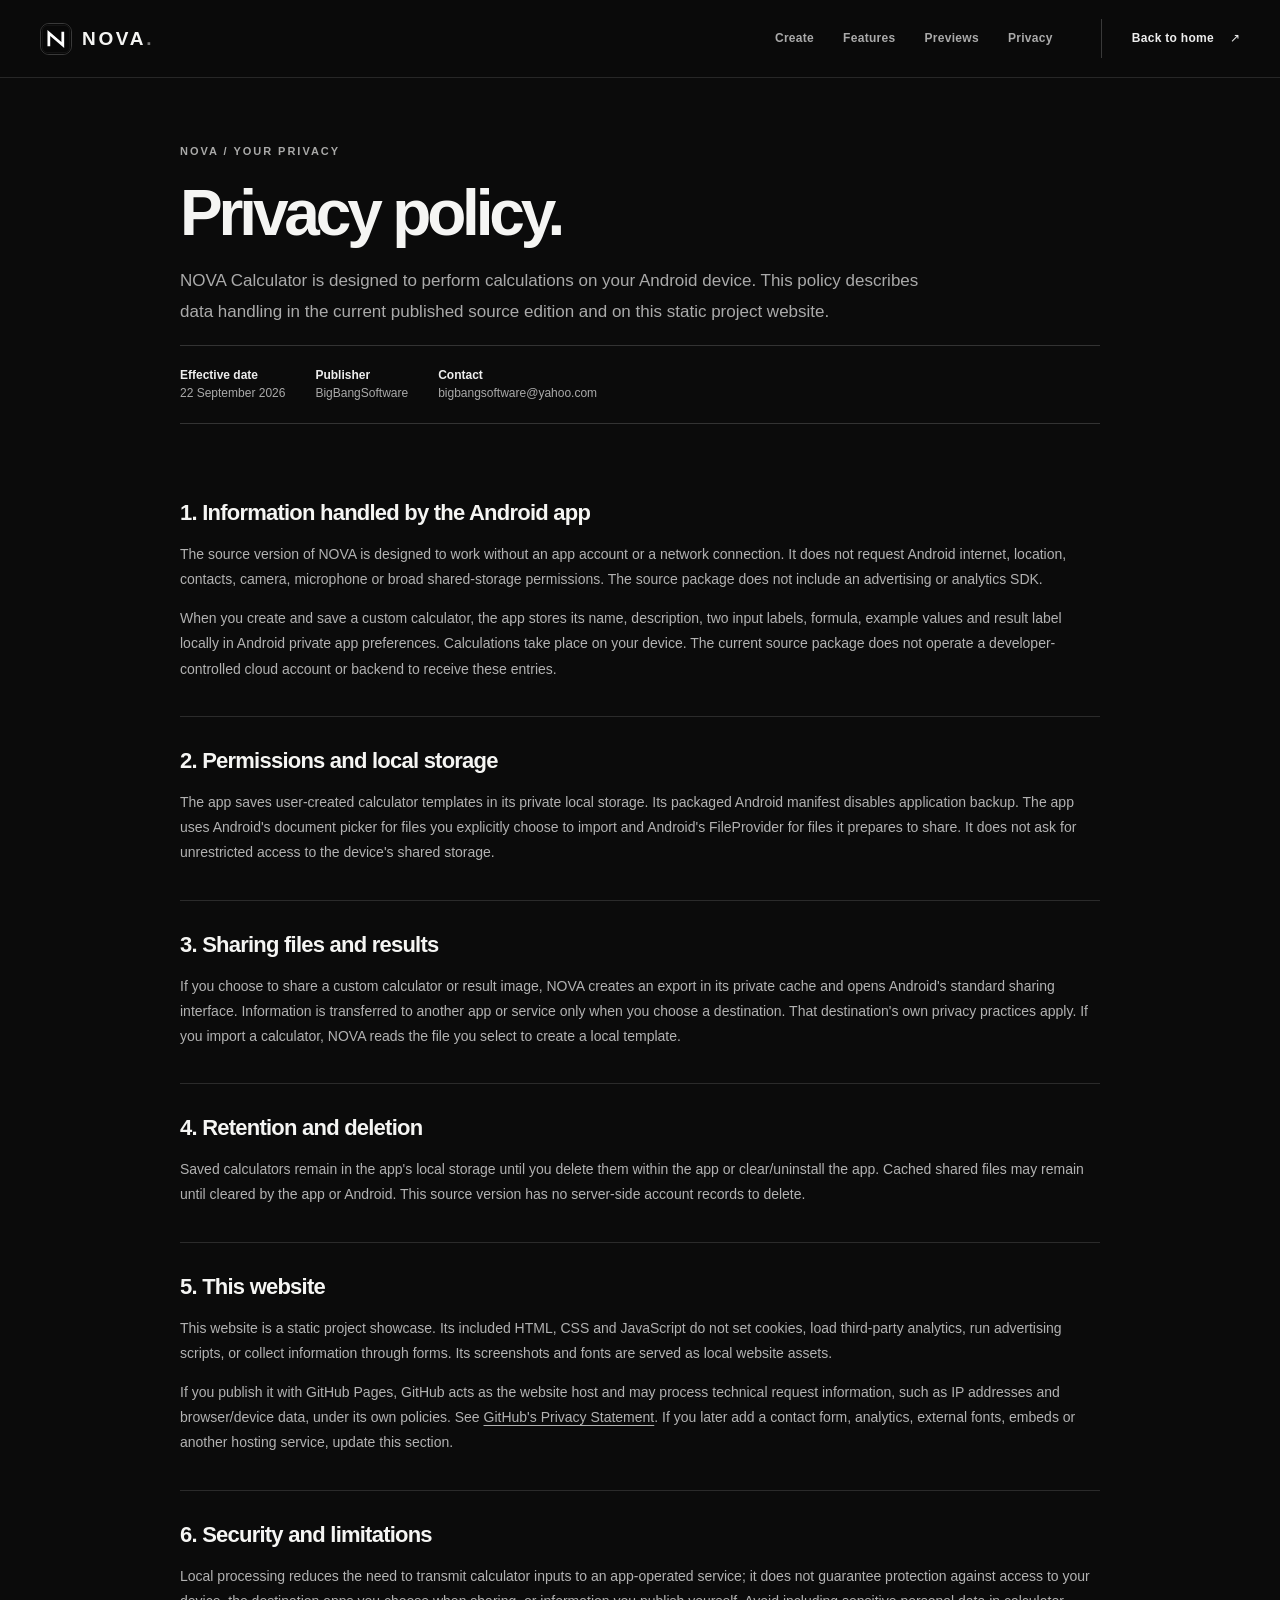
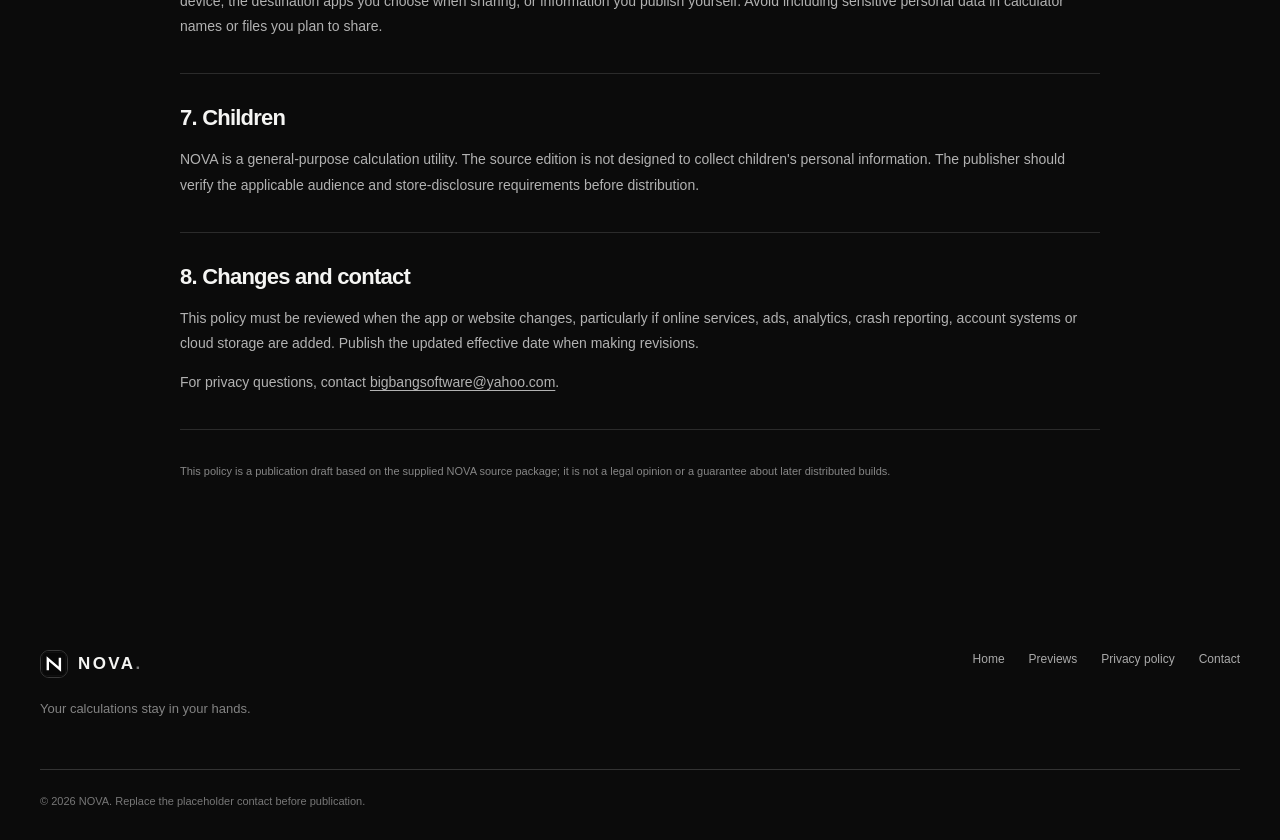
==== commit da4510ab: "Update privacy-policy.html" ====
--- a/privacy-policy.html
+++ b/privacy-policy.html
@@ -16,7 +16,6 @@
 <a class="skip-link" href="#main">Skip to content</a>
 <header class="site-header"><div class="wrap header-inner"><a class="brand" href="index.html" aria-label="NOVA home"><img src="assets/icons/nova-icon.svg" width="32" height="32" alt=""><span>NOVA<span class="brand-dot">.</span></span></a><nav class="nav" aria-label="Main navigation"><a href="index.html#create">Create</a><a href="index.html#features">Features</a><a href="index.html#screenshots">Previews</a><a href="privacy-policy.html" aria-current="page">Privacy</a></nav><a class="header-action" href="index.html">Back to home <span aria-hidden="true">↗</span></a></div></header>
 <main id="main" class="policy-page wrap"><p class="eyebrow">NOVA / YOUR PRIVACY</p><h1>Privacy policy.</h1><p class="lead">NOVA Calculator is designed to perform calculations on your Android device. This policy describes data handling in the current published source edition and on this static project website.</p>
-  <div class="policy-alert" role="note"><strong>Publisher action required before making this policy your official app URL:</strong> Replace the sample publisher name, contact address and effective date below. Review this text against the exact APK/AAB you distribute, your website hosting setup, and any future SDKs or services you add. This draft is based on the source project, not an independently verified release build.</div>
   <div class="policy-meta"><span><strong>Effective date</strong><time datetime="2026-09-22">22 September 2026</time></span><span><strong>Publisher</strong>BigBangSoftware</span><span><strong>Contact</strong><a data-contact data-show-email="true" href="mailto:bigbangsoftware@yahoo.com">bigbangsoftware@yahoo.com</a> </span></div>
   <div class="policy-content">
     <section><h2>1. Information handled by the Android app</h2><p>The source version of NOVA is designed to work without an app account or a network connection. It does not request Android internet, location, contacts, camera, microphone or broad shared-storage permissions. The source package does not include an advertising or analytics SDK.</p><p>When you create and save a custom calculator, the app stores its name, description, two input labels, formula, example values and result label locally in Android private app preferences. Calculations take place on your device. The current source package does not operate a developer-controlled cloud account or backend to receive these entries.</p></section>
